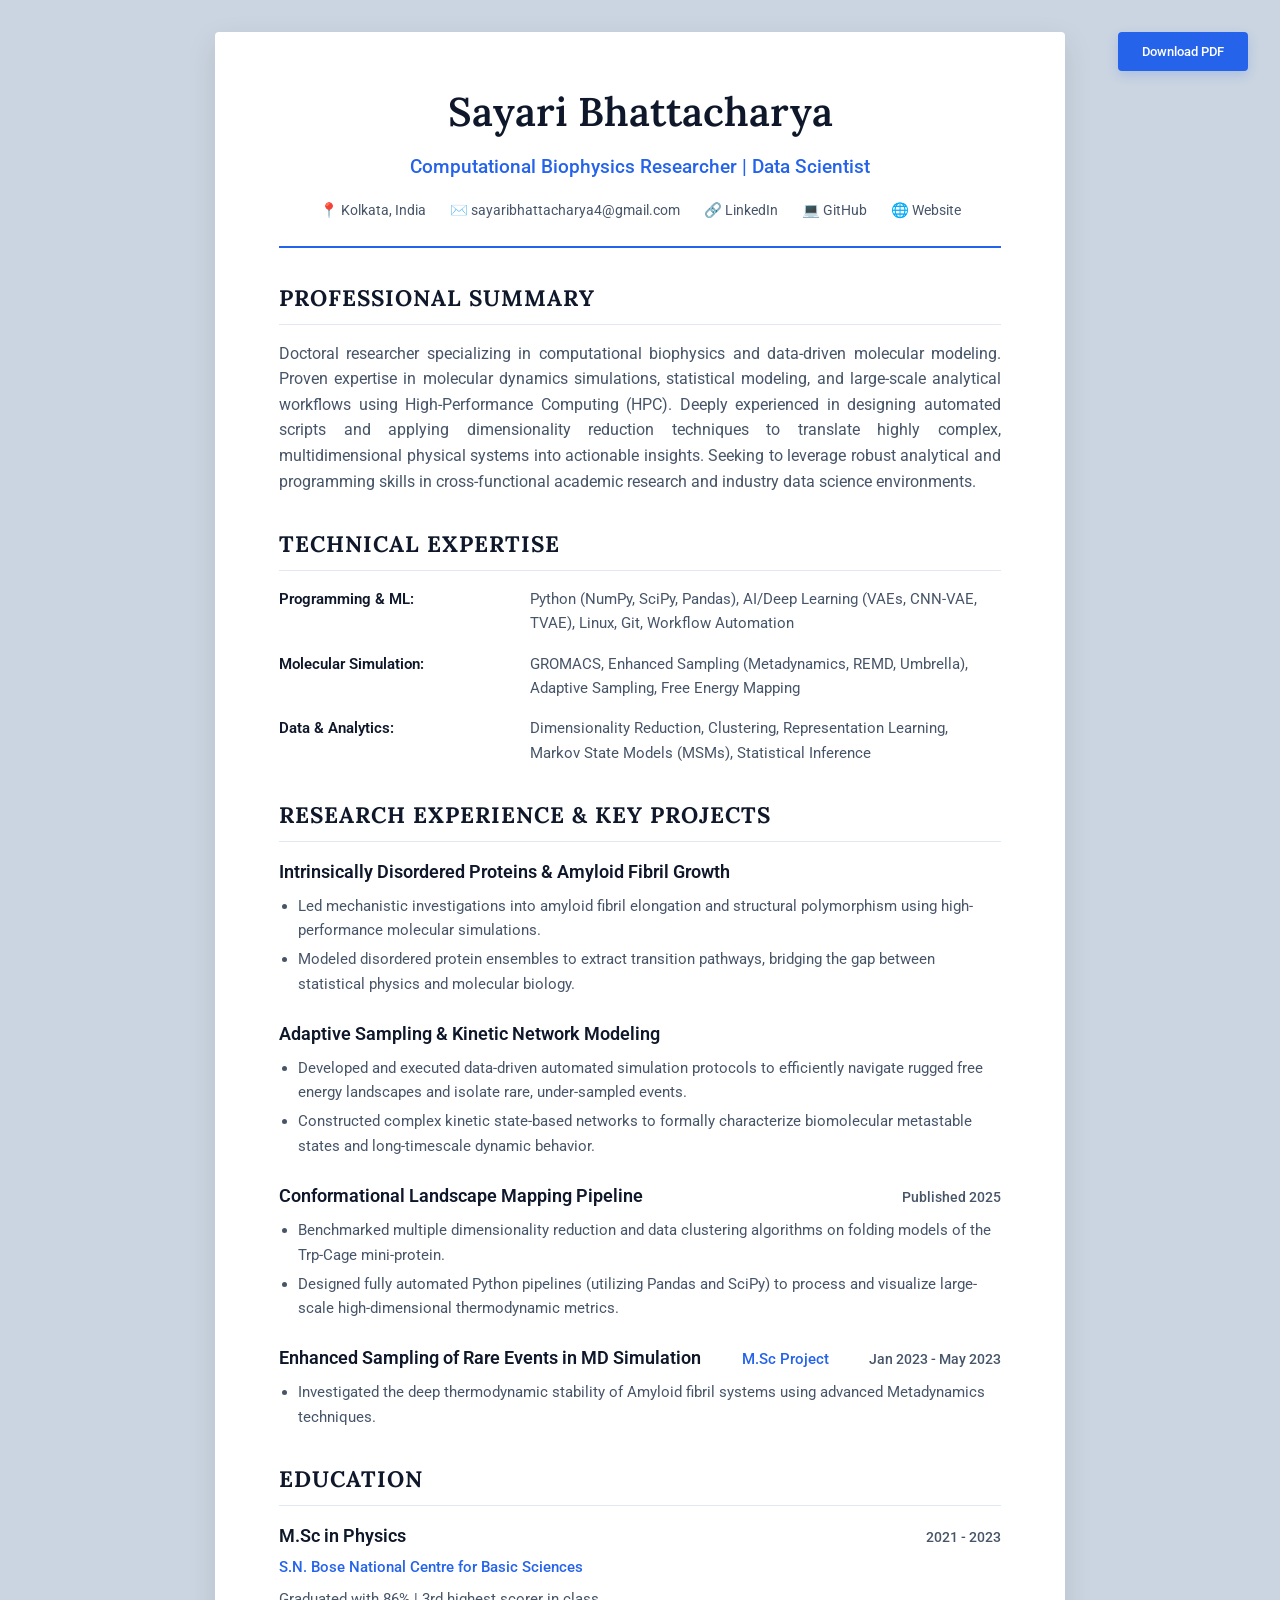
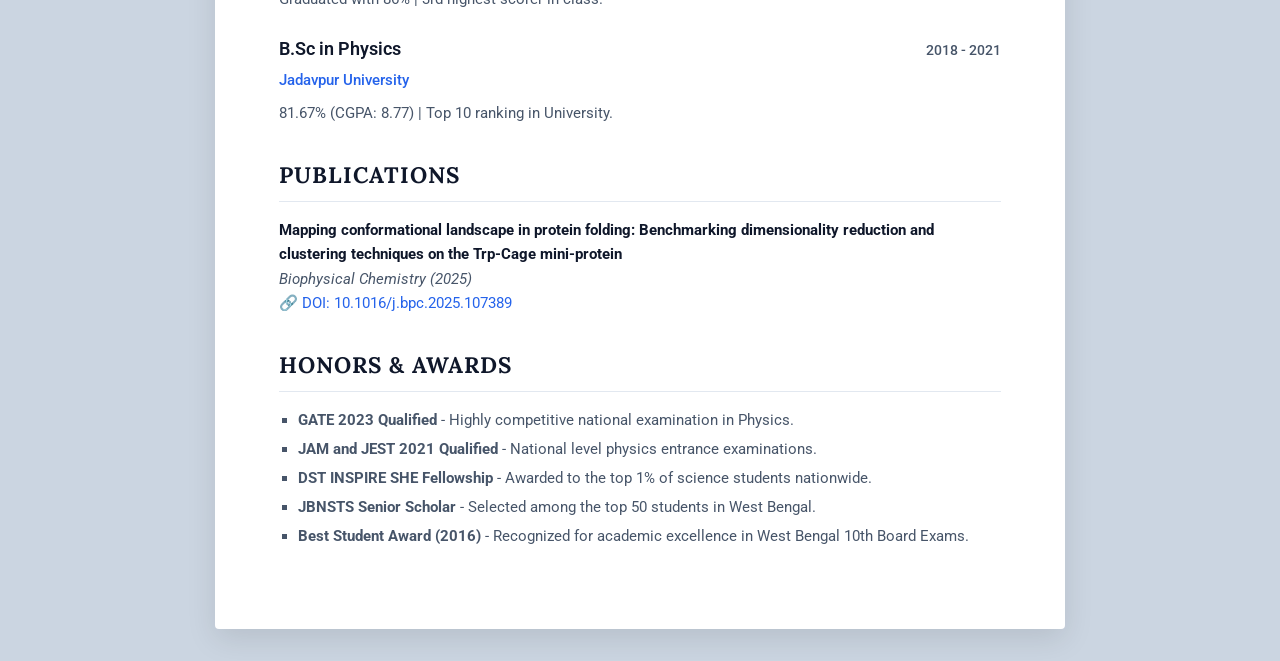
==== resume.html @ e30bf9d8 "New Web" ====
<!DOCTYPE html>
<html lang="en">
<head>
    <meta charset="UTF-8">
    <meta name="viewport" content="width=device-width, initial-scale=1.0">
    <title>Sayari Bhattacharya - CV</title>
    <link href="https://fonts.googleapis.com/css2?family=Lora:wght@400;600&family=Roboto:wght@300;400;500;700&display=swap" rel="stylesheet">
    <style>
        :root {
            --primary: #0f172a;
            --secondary: #475569;
            --accent: #2563eb;
            --light-bg: #f8fafc;
            --border: #e2e8f0;
        }

        * {
            box-sizing: border-box;
            margin: 0;
            padding: 0;
        }

        body {
            font-family: 'Roboto', sans-serif;
            background-color: #cbd5e1;
            color: var(--primary);
            line-height: 1.6;
            padding: 2rem;
            display: flex;
            justify-content: center;
        }

        .cv-container {
            background: white;
            width: 100%;
            max-width: 850px;
            padding: 3rem 4rem;
            box-shadow: 0 10px 30px rgba(0,0,0,0.1);
            border-radius: 4px;
        }

        /* Print Settings */
        @media print {
            body {
                background: white;
                padding: 0;
            }
            .cv-container {
                box-shadow: none;
                padding: 0;
                width: 100%;
                max-width: 100%;
            }
            .no-print {
                display: none !important;
            }
        }

        .header {
            text-align: center;
            border-bottom: 2px solid var(--accent);
            padding-bottom: 1.5rem;
            margin-bottom: 2rem;
        }

        .name {
            font-family: 'Lora', serif;
            font-size: 2.5rem;
            font-weight: 600;
            color: var(--primary);
            margin-bottom: 0.5rem;
        }

        .title {
            font-size: 1.2rem;
            color: var(--accent);
            font-weight: 500;
            margin-bottom: 1rem;
        }

        .contact-info {
            display: flex;
            justify-content: center;
            gap: 1.5rem;
            font-size: 0.9rem;
            color: var(--secondary);
            flex-wrap: wrap;
        }

        .contact-info a {
            color: var(--secondary);
            text-decoration: none;
            transition: color 0.2s;
        }

        .contact-info a:hover {
            color: var(--accent);
        }

        .section {
            margin-bottom: 2rem;
        }

        .section-title {
            font-family: 'Lora', serif;
            font-size: 1.4rem;
            color: var(--primary);
            border-bottom: 1px solid var(--border);
            padding-bottom: 0.5rem;
            margin-bottom: 1rem;
            text-transform: uppercase;
            letter-spacing: 1px;
        }

        .summary {
            font-size: 1rem;
            color: var(--secondary);
            text-align: justify;
        }

        .skills-grid {
            display: grid;
            grid-template-columns: 1fr 2fr;
            gap: 1rem;
            font-size: 0.95rem;
        }

        .skill-category {
            font-weight: 600;
            color: var(--primary);
        }

        .skill-list {
            color: var(--secondary);
        }

        .item {
            margin-bottom: 1.5rem;
        }

        .item-header {
            display: flex;
            justify-content: space-between;
            align-items: baseline;
            margin-bottom: 0.3rem;
        }

        .item-title {
            font-weight: 600;
            font-size: 1.1rem;
            color: var(--primary);
        }

        .item-subtitle {
            font-weight: 500;
            color: var(--accent);
            font-size: 0.95rem;
        }

        .item-date {
            font-size: 0.9rem;
            color: var(--secondary);
            font-weight: 500;
        }

        .item-desc {
            font-size: 0.95rem;
            color: var(--secondary);
            margin-top: 0.5rem;
        }

        .item-bullets {
            margin-top: 0.5rem;
            margin-left: 1.2rem;
            font-size: 0.95rem;
            color: var(--secondary);
        }

        .item-bullets li {
            margin-bottom: 0.3rem;
        }

        .print-btn {
            position: fixed;
            top: 2rem;
            right: 2rem;
            background: var(--accent);
            color: white;
            padding: 0.75rem 1.5rem;
            border: none;
            border-radius: 4px;
            cursor: pointer;
            font-weight: 500;
            font-family: inherit;
            box-shadow: 0 4px 12px rgba(37, 99, 235, 0.2);
            transition: all 0.2s;
        }

        .print-btn:hover {
            background: #1d4ed8;
            transform: translateY(-2px);
        }
    </style>
</head>
<body>

    <button class="print-btn no-print" onclick="window.print()">Download PDF</button>

    <div class="cv-container">
        <!-- Header -->
        <div class="header">
            <h1 class="name">Sayari Bhattacharya</h1>
            <div class="title">Computational Biophysics Researcher | Data Scientist</div>
            <div class="contact-info">
                <span>📍 Kolkata, India</span>
                <a href="mailto:sayaribhattacharya4@gmail.com">✉️ sayaribhattacharya4@gmail.com</a>
                <a href="https://linkedin.com/in/sayari-bhattacharya-25b314219" target="_blank">🔗 LinkedIn</a>
                <a href="https://github.com/bsayari10" target="_blank">💻 GitHub</a>
                <a href="index.html">🌐 Website</a>
            </div>
        </div>

        <!-- Professional Summary -->
        <div class="section">
            <h2 class="section-title">Professional Summary</h2>
            <p class="summary">
                Doctoral researcher specializing in computational biophysics and data-driven molecular modeling. Proven expertise in molecular dynamics simulations, statistical modeling, and large-scale analytical workflows using High-Performance Computing (HPC). Deeply experienced in designing automated scripts and applying dimensionality reduction techniques to translate highly complex, multidimensional physical systems into actionable insights. Seeking to leverage robust analytical and programming skills in cross-functional academic research and industry data science environments.
            </p>
        </div>

        <!-- Technical Skills -->
        <div class="section">
            <h2 class="section-title">Technical Expertise</h2>
            <div class="skills-grid">
                <div class="skill-category">Programming & ML:</div>
                <div class="skill-list">Python (NumPy, SciPy, Pandas), AI/Deep Learning (VAEs, CNN-VAE, TVAE), Linux, Git, Workflow Automation</div>
                
                <div class="skill-category">Molecular Simulation:</div>
                <div class="skill-list">GROMACS, Enhanced Sampling (Metadynamics, REMD, Umbrella), Adaptive Sampling, Free Energy Mapping</div>
                
                <div class="skill-category">Data & Analytics:</div>
                <div class="skill-list">Dimensionality Reduction, Clustering, Representation Learning, Markov State Models (MSMs), Statistical Inference</div>
            </div>
        </div>

        <!-- Experience & Projects -->
        <div class="section">
            <h2 class="section-title">Research Experience & Key Projects</h2>
            
            <div class="item">
                <div class="item-header">
                    <div class="item-title">Intrinsically Disordered Proteins & Amyloid Fibril Growth</div>
                </div>
                <ul class="item-bullets">
                    <li>Led mechanistic investigations into amyloid fibril elongation and structural polymorphism using high-performance molecular simulations.</li>
                    <li>Modeled disordered protein ensembles to extract transition pathways, bridging the gap between statistical physics and molecular biology.</li>
                </ul>
            </div>

            <div class="item">
                <div class="item-header">
                    <div class="item-title">Adaptive Sampling & Kinetic Network Modeling</div>
                </div>
                <ul class="item-bullets">
                    <li>Developed and executed data-driven automated simulation protocols to efficiently navigate rugged free energy landscapes and isolate rare, under-sampled events.</li>
                    <li>Constructed complex kinetic state-based networks to formally characterize biomolecular metastable states and long-timescale dynamic behavior.</li>
                </ul>
            </div>

            <div class="item">
                <div class="item-header">
                    <div class="item-title">Conformational Landscape Mapping Pipeline</div>
                    <div class="item-date">Published 2025</div>
                </div>
                <ul class="item-bullets">
                    <li>Benchmarked multiple dimensionality reduction and data clustering algorithms on folding models of the Trp-Cage mini-protein.</li>
                    <li>Designed fully automated Python pipelines (utilizing Pandas and SciPy) to process and visualize large-scale high-dimensional thermodynamic metrics.</li>
                </ul>
            </div>
            
            <div class="item">
                <div class="item-header">
                    <div class="item-title">Enhanced Sampling of Rare Events in MD Simulation</div>
                    <div class="item-subtitle">M.Sc Project</div>
                    <div class="item-date">Jan 2023 - May 2023</div>
                </div>
                <ul class="item-bullets">
                    <li>Investigated the deep thermodynamic stability of Amyloid fibril systems using advanced Metadynamics techniques.</li>
                </ul>
            </div>
        </div>

        <!-- Education -->
        <div class="section">
            <h2 class="section-title">Education</h2>
            <div class="item">
                <div class="item-header">
                    <div class="item-title">M.Sc in Physics</div>
                    <div class="item-date">2021 - 2023</div>
                </div>
                <div class="item-subtitle">S.N. Bose National Centre for Basic Sciences</div>
                <div class="item-desc">Graduated with 86% | 3rd highest scorer in class.</div>
            </div>

            <div class="item">
                <div class="item-header">
                    <div class="item-title">B.Sc in Physics</div>
                    <div class="item-date">2018 - 2021</div>
                </div>
                <div class="item-subtitle">Jadavpur University</div>
                <div class="item-desc">81.67% (CGPA: 8.77) | Top 10 ranking in University.</div>
            </div>
        </div>

        <!-- Publications -->
        <div class="section">
            <h2 class="section-title">Publications</h2>
            <div class="item">
                <div class="item-desc" style="color: var(--primary);">
                    <strong>Mapping conformational landscape in protein folding: Benchmarking dimensionality reduction and clustering techniques on the Trp-Cage mini-protein</strong><br>
                    <span style="color: var(--secondary); font-style: italic;">Biophysical Chemistry (2025)</span><br>
                    <a href="https://doi.org/10.1016/j.bpc.2025.107389" style="color: var(--accent); text-decoration: none;">🔗 DOI: 10.1016/j.bpc.2025.107389</a>
                </div>
            </div>
        </div>

        <!-- Honors & Awards -->
        <div class="section">
            <h2 class="section-title">Honors & Awards</h2>
            <ul class="item-bullets" style="list-style-type: square;">
                <li><strong>GATE 2023 Qualified</strong> - Highly competitive national examination in Physics.</li>
                <li><strong>JAM and JEST 2021 Qualified</strong> - National level physics entrance examinations.</li>
                <li><strong>DST INSPIRE SHE Fellowship</strong> - Awarded to the top 1% of science students nationwide.</li>
                <li><strong>JBNSTS Senior Scholar</strong> - Selected among the top 50 students in West Bengal.</li>
                <li><strong>Best Student Award (2016)</strong> - Recognized for academic excellence in West Bengal 10th Board Exams.</li>
            </ul>
        </div>
    </div>

</body>
</html>
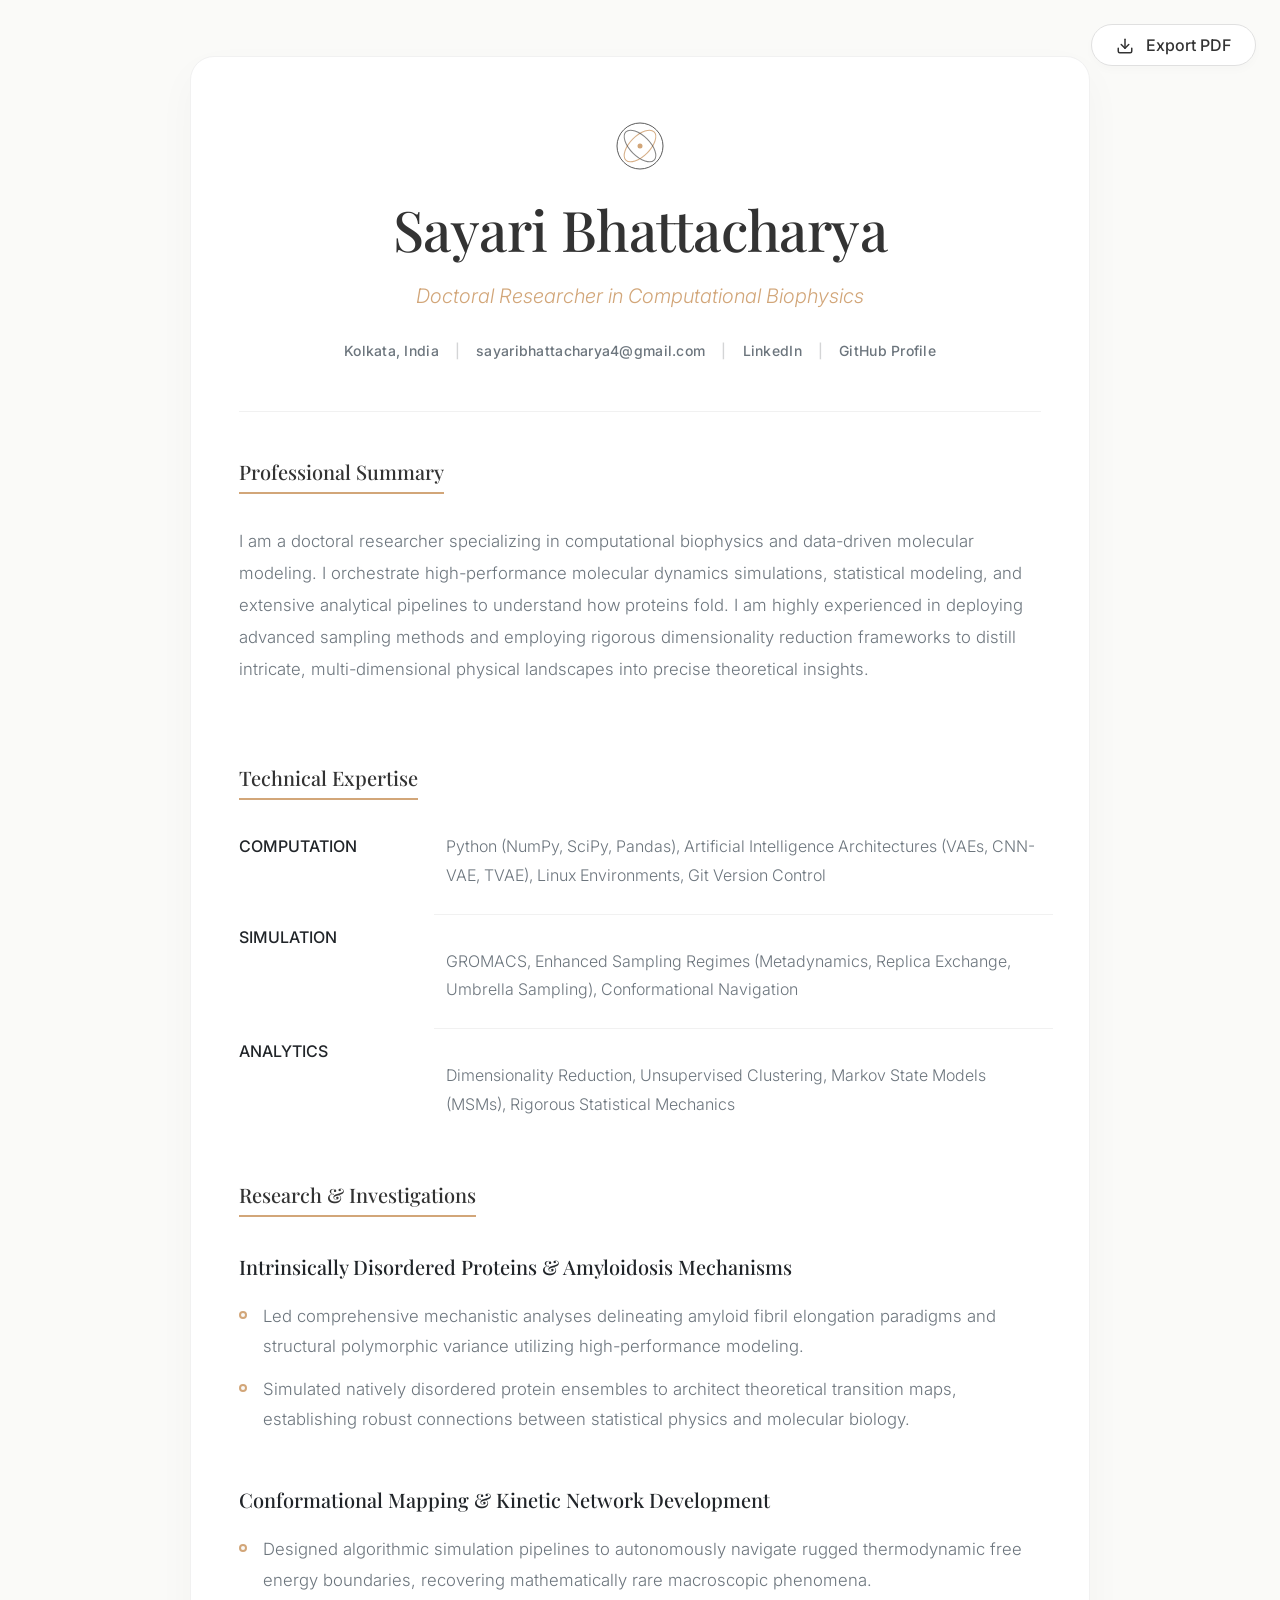
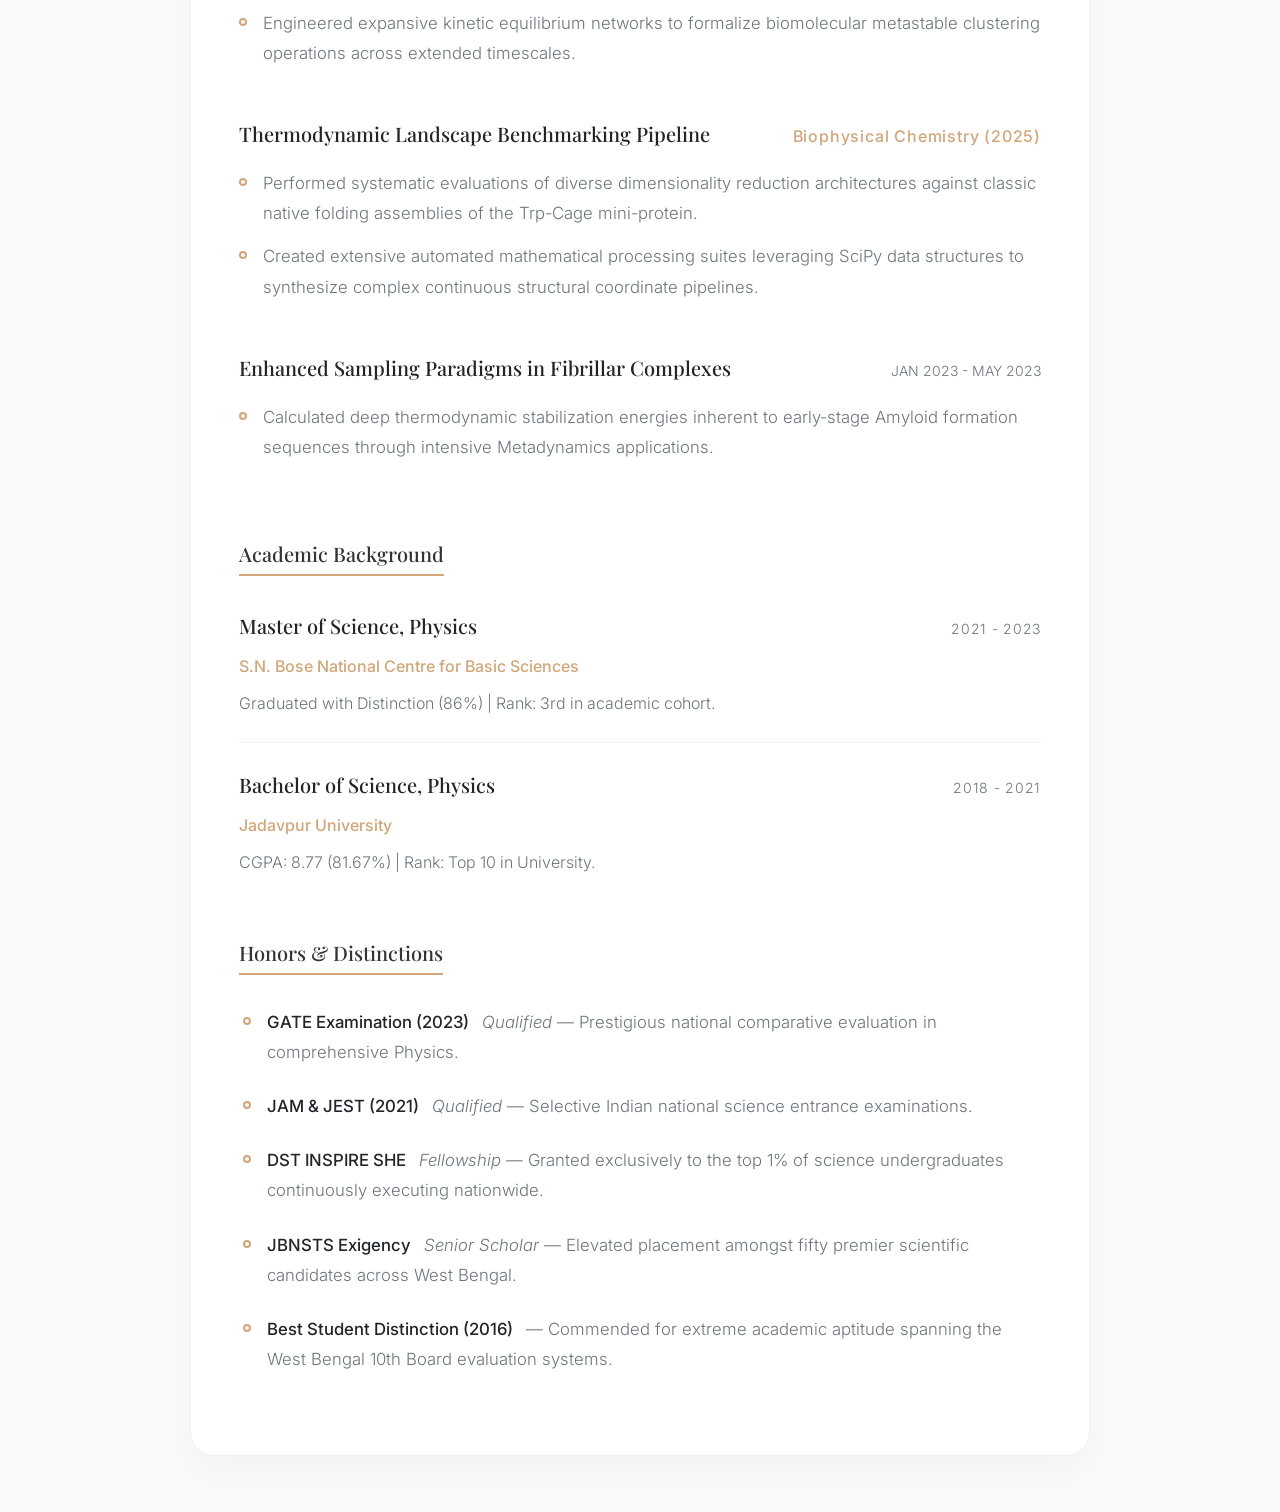
==== commit dabf5314: "New" ====
--- a/resume.html
+++ b/resume.html
@@ -3,337 +3,240 @@
 <head>
     <meta charset="UTF-8">
     <meta name="viewport" content="width=device-width, initial-scale=1.0">
-    <title>Sayari Bhattacharya - CV</title>
-    <link href="https://fonts.googleapis.com/css2?family=Lora:wght@400;600&family=Roboto:wght@300;400;500;700&display=swap" rel="stylesheet">
+    <title>Sayari Bhattacharya - Curriculum Vitae</title>
+    <link href="https://fonts.googleapis.com/css2?family=Playfair+Display:ital,wght@0,400;0,500;0,600;1,400;1,500&family=Inter:wght@300;400;500;600&display=swap" rel="stylesheet">
+    <link href="https://cdn.jsdelivr.net/npm/bootstrap@5.3.3/dist/css/bootstrap.min.css" rel="stylesheet" integrity="sha384-QWTKZyjpPEjISv5WaRU9OFeRpok6YctnYmDr5pNlyT2bRjXh0JMhjY6hW+ALEwIH" crossorigin="anonymous">
     <style>
         :root {
-            --primary: #0f172a;
-            --secondary: #475569;
-            --accent: #2563eb;
-            --light-bg: #f8fafc;
-            --border: #e2e8f0;
-        }
-
-        * {
-            box-sizing: border-box;
-            margin: 0;
-            padding: 0;
+            --bg-color: #FAFAF8;
+            --text-primary: #333333;
+            --text-secondary: #6B6B6B;
+            --accent-1: #D2A679; /* Caramel/Nude */
+            --border: #F1F1F1;
         }
 
         body {
-            font-family: 'Roboto', sans-serif;
-            background-color: #cbd5e1;
-            color: var(--primary);
-            line-height: 1.6;
-            padding: 2rem;
-            display: flex;
-            justify-content: center;
+            font-family: 'Inter', sans-serif;
+            background-color: var(--bg-color);
+            color: var(--text-primary);
+            line-height: 1.8;
+            -webkit-font-smoothing: antialiased;
         }
 
         .cv-container {
-            background: white;
-            width: 100%;
-            max-width: 850px;
-            padding: 3rem 4rem;
-            box-shadow: 0 10px 30px rgba(0,0,0,0.1);
-            border-radius: 4px;
+            background: #FFFFFF;
+            box-shadow: 0 16px 40px rgba(0, 0, 0, 0.03);
+            border: 1px solid var(--border);
+            border-radius: 24px;
+            position: relative;
         }
 
         /* Print Settings */
         @media print {
-            body {
-                background: white;
-                padding: 0;
-            }
-            .cv-container {
-                box-shadow: none;
-                padding: 0;
-                width: 100%;
-                max-width: 100%;
-            }
-            .no-print {
-                display: none !important;
-            }
-        }
-
-        .header {
-            text-align: center;
-            border-bottom: 2px solid var(--accent);
-            padding-bottom: 1.5rem;
+            body { background: white; padding: 0 !important; }
+            .cv-container { box-shadow: none; border: none; border-radius: 0; background: white; padding: 0 !important; max-width: 100% !important; margin: 0 !important; }
+            .no-print { display: none !important; }
+            .text-accent { color: #D2A679 !important; }
+        }
+
+        .name {
+            font-family: 'Playfair Display', serif;
+            color: var(--text-primary);
+            letter-spacing: -0.01em;
+        }
+
+        .section-title {
+            font-family: 'Playfair Display', serif;
+            color: var(--text-primary);
+            border-bottom: 2px solid var(--accent-1);
+            display: inline-block;
+            padding-bottom: 0.5rem;
             margin-bottom: 2rem;
         }
-
-        .name {
-            font-family: 'Lora', serif;
-            font-size: 2.5rem;
-            font-weight: 600;
-            color: var(--primary);
-            margin-bottom: 0.5rem;
-        }
-
-        .title {
-            font-size: 1.2rem;
-            color: var(--accent);
+        
+        a.hover-primary {
+            transition: color 0.3s ease;
+        }
+        a.hover-primary:hover {
+            color: var(--accent-1) !important;
+        }
+        
+        .cv-list-item {
+            position: relative;
+            padding-left: 1.5rem;
+            margin-bottom: 0.8rem;
+        }
+        .cv-list-item::before {
+            content: '';
+            position: absolute;
+            left: 0;
+            top: 10px;
+            width: 8px;
+            height: 8px;
+            background-color: var(--bg-color);
+            border: 2px solid var(--accent-1);
+            border-radius: 50%;
+        }
+
+        .text-accent {
+            color: var(--accent-1);
+        }
+        
+        .btn-editorial {
+            background: #FFFFFF;
+            border: 1px solid #E0E0E0;
+            color: var(--text-primary);
+            font-family: 'Inter', sans-serif;
             font-weight: 500;
-            margin-bottom: 1rem;
-        }
-
-        .contact-info {
-            display: flex;
-            justify-content: center;
-            gap: 1.5rem;
-            font-size: 0.9rem;
-            color: var(--secondary);
-            flex-wrap: wrap;
-        }
-
-        .contact-info a {
-            color: var(--secondary);
-            text-decoration: none;
-            transition: color 0.2s;
-        }
-
-        .contact-info a:hover {
-            color: var(--accent);
-        }
-
-        .section {
-            margin-bottom: 2rem;
-        }
-
-        .section-title {
-            font-family: 'Lora', serif;
-            font-size: 1.4rem;
-            color: var(--primary);
-            border-bottom: 1px solid var(--border);
-            padding-bottom: 0.5rem;
-            margin-bottom: 1rem;
-            text-transform: uppercase;
-            letter-spacing: 1px;
-        }
-
-        .summary {
-            font-size: 1rem;
-            color: var(--secondary);
-            text-align: justify;
-        }
-
-        .skills-grid {
-            display: grid;
-            grid-template-columns: 1fr 2fr;
-            gap: 1rem;
-            font-size: 0.95rem;
-        }
-
-        .skill-category {
-            font-weight: 600;
-            color: var(--primary);
-        }
-
-        .skill-list {
-            color: var(--secondary);
-        }
-
-        .item {
-            margin-bottom: 1.5rem;
-        }
-
-        .item-header {
-            display: flex;
-            justify-content: space-between;
-            align-items: baseline;
-            margin-bottom: 0.3rem;
-        }
-
-        .item-title {
-            font-weight: 600;
-            font-size: 1.1rem;
-            color: var(--primary);
-        }
-
-        .item-subtitle {
-            font-weight: 500;
-            color: var(--accent);
-            font-size: 0.95rem;
-        }
-
-        .item-date {
-            font-size: 0.9rem;
-            color: var(--secondary);
-            font-weight: 500;
-        }
-
-        .item-desc {
-            font-size: 0.95rem;
-            color: var(--secondary);
-            margin-top: 0.5rem;
-        }
-
-        .item-bullets {
-            margin-top: 0.5rem;
-            margin-left: 1.2rem;
-            font-size: 0.95rem;
-            color: var(--secondary);
-        }
-
-        .item-bullets li {
-            margin-bottom: 0.3rem;
-        }
-
-        .print-btn {
-            position: fixed;
-            top: 2rem;
-            right: 2rem;
-            background: var(--accent);
-            color: white;
-            padding: 0.75rem 1.5rem;
-            border: none;
-            border-radius: 4px;
-            cursor: pointer;
-            font-weight: 500;
-            font-family: inherit;
-            box-shadow: 0 4px 12px rgba(37, 99, 235, 0.2);
-            transition: all 0.2s;
-        }
-
-        .print-btn:hover {
-            background: #1d4ed8;
+            border-radius: 30px;
+            box-shadow: 0 4px 10px rgba(0,0,0,0.02);
+            transition: all 0.3s cubic-bezier(0.25, 0.8, 0.25, 1);
+        }
+        .btn-editorial:hover {
+            background: var(--text-primary);
+            color: #FFFFFF;
             transform: translateY(-2px);
+            box-shadow: 0 8px 20px rgba(0,0,0,0.1);
+            border-color: var(--text-primary);
         }
     </style>
 </head>
-<body>
-
-    <button class="print-btn no-print" onclick="window.print()">Download PDF</button>
-
-    <div class="cv-container">
-        <!-- Header -->
-        <div class="header">
-            <h1 class="name">Sayari Bhattacharya</h1>
-            <div class="title">Computational Biophysics Researcher | Data Scientist</div>
-            <div class="contact-info">
-                <span>📍 Kolkata, India</span>
-                <a href="mailto:sayaribhattacharya4@gmail.com">✉️ sayaribhattacharya4@gmail.com</a>
-                <a href="https://linkedin.com/in/sayari-bhattacharya-25b314219" target="_blank">🔗 LinkedIn</a>
-                <a href="https://github.com/bsayari10" target="_blank">💻 GitHub</a>
-                <a href="index.html">🌐 Website</a>
-            </div>
-        </div>
-
-        <!-- Professional Summary -->
-        <div class="section">
-            <h2 class="section-title">Professional Summary</h2>
-            <p class="summary">
-                Doctoral researcher specializing in computational biophysics and data-driven molecular modeling. Proven expertise in molecular dynamics simulations, statistical modeling, and large-scale analytical workflows using High-Performance Computing (HPC). Deeply experienced in designing automated scripts and applying dimensionality reduction techniques to translate highly complex, multidimensional physical systems into actionable insights. Seeking to leverage robust analytical and programming skills in cross-functional academic research and industry data science environments.
-            </p>
-        </div>
-
-        <!-- Technical Skills -->
-        <div class="section">
-            <h2 class="section-title">Technical Expertise</h2>
-            <div class="skills-grid">
-                <div class="skill-category">Programming & ML:</div>
-                <div class="skill-list">Python (NumPy, SciPy, Pandas), AI/Deep Learning (VAEs, CNN-VAE, TVAE), Linux, Git, Workflow Automation</div>
+<body class="py-4 py-md-5 d-flex justify-content-center">
+
+    <button class="btn btn-editorial position-fixed top-0 end-0 m-3 m-md-4 px-4 py-2 no-print" style="z-index: 100;" onclick="window.print()">
+        <svg width="18" height="18" viewBox="0 0 24 24" fill="none" class="me-2" style="margin-top: -2px;" stroke="currentColor" stroke-width="2" stroke-linecap="round" stroke-linejoin="round"><path d="M21 15v4a2 2 0 0 1-2 2H5a2 2 0 0 1-2-2v-4"/><polyline points="7 10 12 15 17 10"/><line x1="12" y1="15" x2="12" y2="3"/></svg>
+        Export PDF
+    </button>
+
+    <div class="cv-container container p-4 p-md-5 my-md-2" style="max-width: 900px; padding-top: 4rem !important; padding-bottom: 4rem !important;">
+        <div class="cv-content">
+            <!-- Header -->
+            <div class="text-center border-bottom pb-5 mb-5" style="border-color: var(--border) !important;">
+                <div class="mb-4 d-flex justify-content-center">
+                    <svg viewBox="0 0 100 100" fill="none" xmlns="http://www.w3.org/2000/svg" style="width: 50px; height: 50px; color: var(--text-primary);">
+                        <circle cx="50" cy="50" r="46" stroke="currentColor" stroke-width="2" opacity="0.8"/>
+                        <ellipse cx="50" cy="50" rx="20" ry="40" transform="rotate(45 50 50)" stroke="var(--accent-1)" stroke-width="2" opacity="0.9"/>
+                        <ellipse cx="50" cy="50" rx="20" ry="40" transform="rotate(-45 50 50)" stroke="currentColor" stroke-width="2" opacity="0.6"/>
+                        <circle cx="50" cy="50" r="5" fill="var(--accent-1)"/>
+                    </svg>
+                </div>
+                <h1 class="name display-4 fw-medium mb-3">Sayari Bhattacharya</h1>
+                <div class="fs-5 fw-light mb-4 text-accent" style="font-style: italic;">
+                    Doctoral Researcher in Computational Biophysics
+                </div>
+                <div class="d-flex justify-content-center gap-3 flex-wrap text-secondary small fw-medium" style="letter-spacing: 0.02em;">
+                    <span>Kolkata, India</span>
+                    <span class="text-muted d-none d-sm-inline opacity-25">|</span>
+                    <a href="mailto:sayaribhattacharya4@gmail.com" class="text-decoration-none text-secondary hover-primary">sayaribhattacharya4@gmail.com</a>
+                    <span class="text-muted d-none d-sm-inline opacity-25">|</span>
+                    <a href="https://linkedin.com/in/sayari-bhattacharya-25b314219" target="_blank" class="text-decoration-none text-secondary hover-primary">LinkedIn</a>
+                    <span class="text-muted d-none d-sm-inline opacity-25">|</span>
+                    <a href="https://github.com/bsayari10" target="_blank" class="text-decoration-none text-secondary hover-primary">GitHub Profile</a>
+                </div>
+            </div>
+
+            <!-- Professional Summary -->
+            <div class="mb-5 pb-3">
+                <h2 class="section-title fs-5 fw-medium">Professional Summary</h2>
+                <p class="text-secondary fw-light" style="font-size: 1.05rem; line-height: 1.9;">
+                    I am a doctoral researcher specializing in computational biophysics and data-driven molecular modeling. I orchestrate high-performance molecular dynamics simulations, statistical modeling, and extensive analytical pipelines to understand how proteins fold. I am highly experienced in deploying advanced sampling methods and employing rigorous dimensionality reduction frameworks to distill intricate, multi-dimensional physical landscapes into precise theoretical insights.
+                </p>
+            </div>
+
+            <!-- Technical Skills -->
+            <div class="mb-5 pb-3">
+                <h2 class="section-title fs-5 fw-medium">Technical Expertise</h2>
+                <div class="row gx-4 gy-4 fw-medium">
+                    <div class="col-md-3 text-dark text-uppercase fs-6">Computation</div>
+                    <div class="col-md-9 text-secondary border-bottom pb-4 fw-light" style="border-color: var(--border) !important;">Python (NumPy, SciPy, Pandas), Artificial Intelligence Architectures (VAEs, CNN-VAE, TVAE), Linux Environments, Git Version Control</div>
+                    
+                    <div class="col-md-3 text-dark text-uppercase fs-6 mt-md-0 pt-2">Simulation</div>
+                    <div class="col-md-9 text-secondary border-bottom pb-4 pt-2 fw-light" style="border-color: var(--border) !important;">GROMACS, Enhanced Sampling Regimes (Metadynamics, Replica Exchange, Umbrella Sampling), Conformational Navigation</div>
+                    
+                    <div class="col-md-3 text-dark text-uppercase fs-6 mt-md-0 pt-2">Analytics</div>
+                    <div class="col-md-9 text-secondary pt-2 fw-light">Dimensionality Reduction, Unsupervised Clustering, Markov State Models (MSMs), Rigorous Statistical Mechanics</div>
+                </div>
+            </div>
+
+            <!-- Experience & Projects -->
+            <div class="mb-5 pb-3">
+                <h2 class="section-title fs-5 fw-medium">Research & Investigations</h2>
                 
-                <div class="skill-category">Molecular Simulation:</div>
-                <div class="skill-list">GROMACS, Enhanced Sampling (Metadynamics, REMD, Umbrella), Adaptive Sampling, Free Energy Mapping</div>
+                <div class="mb-5">
+                    <div class="d-flex justify-content-between align-items-baseline mb-3">
+                        <div class="fw-medium fs-5 text-dark" style="font-family: 'Playfair Display', serif;">Intrinsically Disordered Proteins & Amyloidosis Mechanisms</div>
+                    </div>
+                    <ul class="text-secondary fw-light list-unstyled mb-0" style="font-size: 1.05rem;">
+                        <li class="cv-list-item">Led comprehensive mechanistic analyses delineating amyloid fibril elongation paradigms and structural polymorphic variance utilizing high-performance modeling.</li>
+                        <li class="cv-list-item">Simulated natively disordered protein ensembles to architect theoretical transition maps, establishing robust connections between statistical physics and molecular biology.</li>
+                    </ul>
+                </div>
+
+                <div class="mb-5">
+                    <div class="d-flex justify-content-between align-items-baseline mb-3">
+                        <div class="fw-medium fs-5 text-dark" style="font-family: 'Playfair Display', serif;">Conformational Mapping & Kinetic Network Development</div>
+                    </div>
+                    <ul class="text-secondary fw-light list-unstyled mb-0" style="font-size: 1.05rem;">
+                        <li class="cv-list-item">Designed algorithmic simulation pipelines to autonomously navigate rugged thermodynamic free energy boundaries, recovering mathematically rare macroscopic phenomena.</li>
+                        <li class="cv-list-item">Engineered expansive kinetic equilibrium networks to formalize biomolecular metastable clustering operations across extended timescales.</li>
+                    </ul>
+                </div>
+
+                <div class="mb-5">
+                    <div class="d-flex justify-content-between align-items-baseline flex-wrap mb-3">
+                        <div class="fw-medium fs-5 text-dark" style="font-family: 'Playfair Display', serif;">Thermodynamic Landscape Benchmarking Pipeline</div>
+                        <div class="fw-medium text-accent" style="letter-spacing: 0.05em;">Biophysical Chemistry (2025)</div>
+                    </div>
+                    <ul class="text-secondary fw-light list-unstyled mb-0" style="font-size: 1.05rem;">
+                        <li class="cv-list-item">Performed systematic evaluations of diverse dimensionality reduction architectures against classic native folding assemblies of the Trp-Cage mini-protein.</li>
+                        <li class="cv-list-item">Created extensive automated mathematical processing suites leveraging SciPy data structures to synthesize complex continuous structural coordinate pipelines.</li>
+                    </ul>
+                </div>
                 
-                <div class="skill-category">Data & Analytics:</div>
-                <div class="skill-list">Dimensionality Reduction, Clustering, Representation Learning, Markov State Models (MSMs), Statistical Inference</div>
-            </div>
-        </div>
-
-        <!-- Experience & Projects -->
-        <div class="section">
-            <h2 class="section-title">Research Experience & Key Projects</h2>
-            
-            <div class="item">
-                <div class="item-header">
-                    <div class="item-title">Intrinsically Disordered Proteins & Amyloid Fibril Growth</div>
-                </div>
-                <ul class="item-bullets">
-                    <li>Led mechanistic investigations into amyloid fibril elongation and structural polymorphism using high-performance molecular simulations.</li>
-                    <li>Modeled disordered protein ensembles to extract transition pathways, bridging the gap between statistical physics and molecular biology.</li>
+                <div class="mb-3">
+                    <div class="d-flex justify-content-between align-items-baseline flex-wrap mb-3">
+                        <div class="fw-medium fs-5 text-dark" style="font-family: 'Playfair Display', serif;">Enhanced Sampling Paradigms in Fibrillar Complexes</div>
+                        <div class="text-secondary fw-light text-uppercase small">Jan 2023 - May 2023</div>
+                    </div>
+                    <ul class="text-secondary fw-light list-unstyled mb-0" style="font-size: 1.05rem;">
+                        <li class="cv-list-item">Calculated deep thermodynamic stabilization energies inherent to early-stage Amyloid formation sequences through intensive Metadynamics applications.</li>
+                    </ul>
+                </div>
+            </div>
+
+            <!-- Education -->
+            <div class="mb-5 pb-3">
+                <h2 class="section-title fs-5 fw-medium">Academic Background</h2>
+                <div class="mb-4 pb-4 border-bottom" style="border-color: var(--border) !important;">
+                    <div class="d-flex justify-content-between align-items-baseline flex-wrap mb-2">
+                        <div class="fw-medium fs-5 text-dark" style="font-family: 'Playfair Display', serif;">Master of Science, Physics</div>
+                        <div class="text-secondary fw-light text-uppercase small" style="letter-spacing: 0.05em;">2021 - 2023</div>
+                    </div>
+                    <div class="fw-medium text-accent">S.N. Bose National Centre for Basic Sciences</div>
+                    <div class="fw-light text-secondary mt-2">Graduated with Distinction (86%) | Rank: 3rd in academic cohort.</div>
+                </div>
+
+                <div>
+                    <div class="d-flex justify-content-between align-items-baseline flex-wrap mb-2">
+                        <div class="fw-medium fs-5 text-dark" style="font-family: 'Playfair Display', serif;">Bachelor of Science, Physics</div>
+                        <div class="text-secondary fw-light text-uppercase small" style="letter-spacing: 0.05em;">2018 - 2021</div>
+                    </div>
+                    <div class="fw-medium text-accent">Jadavpur University</div>
+                    <div class="fw-light text-secondary mt-2">CGPA: 8.77 (81.67%) | Rank: Top 10 in University.</div>
+                </div>
+            </div>
+
+            <!-- Honors & Awards -->
+            <div class="mb-3">
+                <h2 class="section-title fs-5 fw-medium">Honors & Distinctions</h2>
+                <ul class="text-secondary fw-light list-unstyled mb-0 ps-1" style="font-size: 1.05rem;">
+                    <li class="cv-list-item mb-4"><strong class="text-dark fw-medium pe-2">GATE Examination (2023)</strong> <span style="font-style: italic;">Qualified</span> — Prestigious national comparative evaluation in comprehensive Physics.</li>
+                    <li class="cv-list-item mb-4"><strong class="text-dark fw-medium pe-2">JAM & JEST (2021)</strong> <span style="font-style: italic;">Qualified</span> — Selective Indian national science entrance examinations.</li>
+                    <li class="cv-list-item mb-4"><strong class="text-dark fw-medium pe-2">DST INSPIRE SHE</strong> <span style="font-style: italic;">Fellowship</span> — Granted exclusively to the top 1% of science undergraduates continuously executing nationwide.</li>
+                    <li class="cv-list-item mb-4"><strong class="text-dark fw-medium pe-2">JBNSTS Exigency</strong> <span style="font-style: italic;">Senior Scholar</span> — Elevated placement amongst fifty premier scientific candidates across West Bengal.</li>
+                    <li class="cv-list-item"><strong class="text-dark fw-medium pe-2">Best Student Distinction (2016)</strong> — Commended for extreme academic aptitude spanning the West Bengal 10th Board evaluation systems.</li>
                 </ul>
             </div>
-
-            <div class="item">
-                <div class="item-header">
-                    <div class="item-title">Adaptive Sampling & Kinetic Network Modeling</div>
-                </div>
-                <ul class="item-bullets">
-                    <li>Developed and executed data-driven automated simulation protocols to efficiently navigate rugged free energy landscapes and isolate rare, under-sampled events.</li>
-                    <li>Constructed complex kinetic state-based networks to formally characterize biomolecular metastable states and long-timescale dynamic behavior.</li>
-                </ul>
-            </div>
-
-            <div class="item">
-                <div class="item-header">
-                    <div class="item-title">Conformational Landscape Mapping Pipeline</div>
-                    <div class="item-date">Published 2025</div>
-                </div>
-                <ul class="item-bullets">
-                    <li>Benchmarked multiple dimensionality reduction and data clustering algorithms on folding models of the Trp-Cage mini-protein.</li>
-                    <li>Designed fully automated Python pipelines (utilizing Pandas and SciPy) to process and visualize large-scale high-dimensional thermodynamic metrics.</li>
-                </ul>
-            </div>
-            
-            <div class="item">
-                <div class="item-header">
-                    <div class="item-title">Enhanced Sampling of Rare Events in MD Simulation</div>
-                    <div class="item-subtitle">M.Sc Project</div>
-                    <div class="item-date">Jan 2023 - May 2023</div>
-                </div>
-                <ul class="item-bullets">
-                    <li>Investigated the deep thermodynamic stability of Amyloid fibril systems using advanced Metadynamics techniques.</li>
-                </ul>
-            </div>
-        </div>
-
-        <!-- Education -->
-        <div class="section">
-            <h2 class="section-title">Education</h2>
-            <div class="item">
-                <div class="item-header">
-                    <div class="item-title">M.Sc in Physics</div>
-                    <div class="item-date">2021 - 2023</div>
-                </div>
-                <div class="item-subtitle">S.N. Bose National Centre for Basic Sciences</div>
-                <div class="item-desc">Graduated with 86% | 3rd highest scorer in class.</div>
-            </div>
-
-            <div class="item">
-                <div class="item-header">
-                    <div class="item-title">B.Sc in Physics</div>
-                    <div class="item-date">2018 - 2021</div>
-                </div>
-                <div class="item-subtitle">Jadavpur University</div>
-                <div class="item-desc">81.67% (CGPA: 8.77) | Top 10 ranking in University.</div>
-            </div>
-        </div>
-
-        <!-- Publications -->
-        <div class="section">
-            <h2 class="section-title">Publications</h2>
-            <div class="item">
-                <div class="item-desc" style="color: var(--primary);">
-                    <strong>Mapping conformational landscape in protein folding: Benchmarking dimensionality reduction and clustering techniques on the Trp-Cage mini-protein</strong><br>
-                    <span style="color: var(--secondary); font-style: italic;">Biophysical Chemistry (2025)</span><br>
-                    <a href="https://doi.org/10.1016/j.bpc.2025.107389" style="color: var(--accent); text-decoration: none;">🔗 DOI: 10.1016/j.bpc.2025.107389</a>
-                </div>
-            </div>
-        </div>
-
-        <!-- Honors & Awards -->
-        <div class="section">
-            <h2 class="section-title">Honors & Awards</h2>
-            <ul class="item-bullets" style="list-style-type: square;">
-                <li><strong>GATE 2023 Qualified</strong> - Highly competitive national examination in Physics.</li>
-                <li><strong>JAM and JEST 2021 Qualified</strong> - National level physics entrance examinations.</li>
-                <li><strong>DST INSPIRE SHE Fellowship</strong> - Awarded to the top 1% of science students nationwide.</li>
-                <li><strong>JBNSTS Senior Scholar</strong> - Selected among the top 50 students in West Bengal.</li>
-                <li><strong>Best Student Award (2016)</strong> - Recognized for academic excellence in West Bengal 10th Board Exams.</li>
-            </ul>
         </div>
     </div>
 
